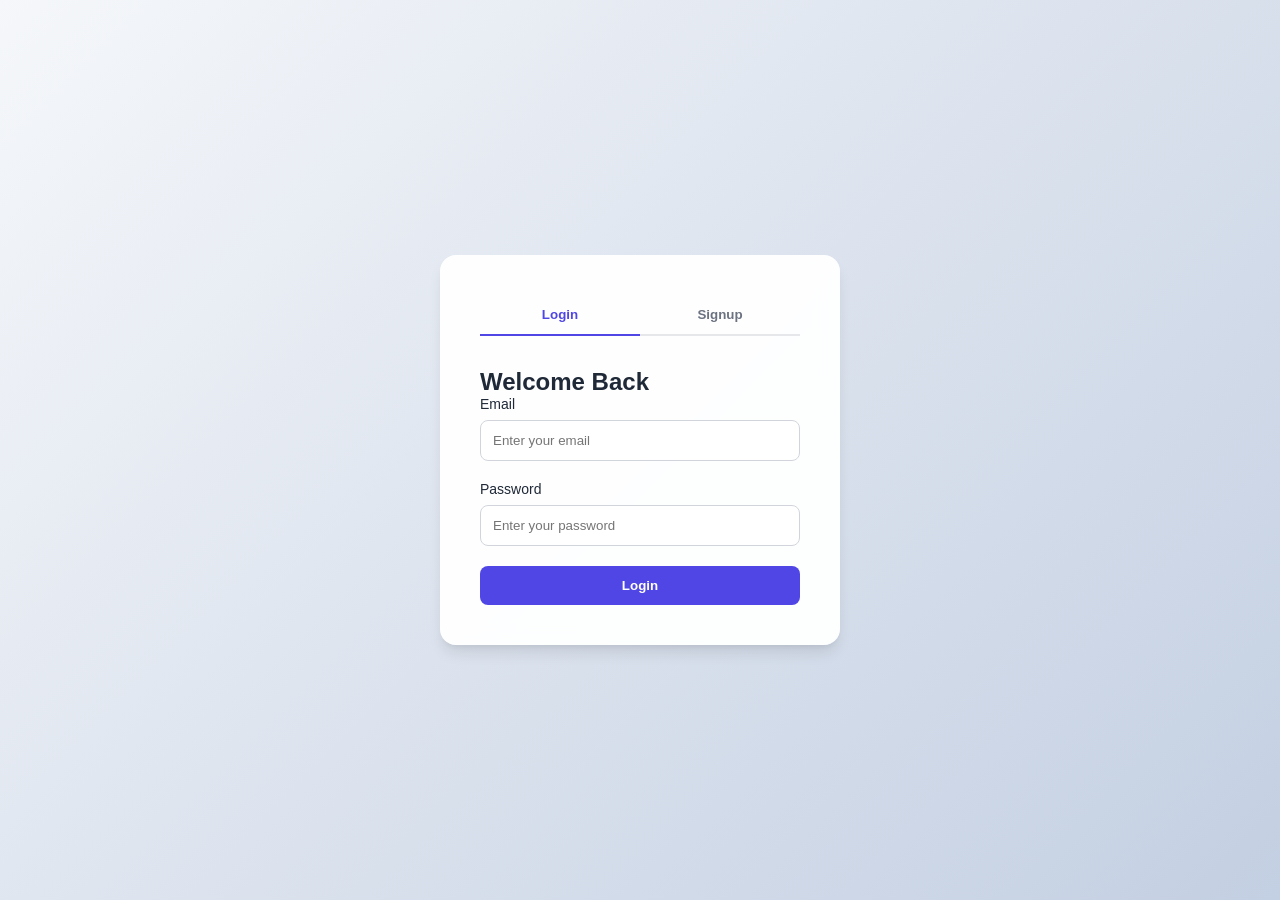
==== project/dashboard.html @ af58938f "sign up and suthementication competed" ====
<!DOCTYPE html>
<html lang="en" id="dashboardHtml">

<head id="dashboardHead">
    <meta charset="UTF-8">
    <meta name="viewport" content="width=device-width, initial-scale=1.0">
    <title id="dashboardTitle">Workspace Dashboard</title>
    <link rel="stylesheet" href="style.css" id="dashboardStyleLink">
</head>

<body id="dashboardBody">
    <nav id="navbar" class="navbar">
        <div id="navContainer" class="nav-container">
            <h1 id="brandName">WorkSpace</h1>
            <div id="navRight" class="nav-right">
                <span id="userDisplay">Logged in as: <span id="userEmailSpan"></span></span>
                <button id="logoutBtn" class="secondary-btn">Logout</button>
            </div>
        </div>
    </nav>

    <div id="layoutWrapper" class="layout-wrapper">
        <aside id="sidebar" class="sidebar">
            <ul id="sidebarMenu" class="sidebar-menu">
                <li id="menuCart" class="menu-item active" onclick="showSection('cart')">Cart</li>
                <li id="menuTeams" class="menu-item" onclick="showSection('teams')">Teams</li>
                <li id="menuCustomer" class="menu-item" onclick="showSection('customer')">Customer Details</li>
            </ul>
        </aside>

        <main id="mainContent" class="main-content">
            <!-- Cart Section -->
            <section id="sectionCart" class="content-section active">
                <div id="cartCard" class="card-wide">
                    <h2 id="cartTitle">Shopping Cart</h2>
                    <p id="cartDesc">Manage your items and checkout here.</p>
                </div>
            </section>

            <!-- Teams Section -->
            <section id="sectionTeams" class="content-section">
                <div id="teamsCard" class="card-wide">
                    <h2 id="teamsTitle">Team Management</h2>
                    <p id="teamsDesc">Collaborate with your team members.</p>
                </div>
            </section>

            <!-- Customer Details Section -->
            <section id="sectionCustomer" class="content-section">
                <div id="customerCard" class="card-wide">
                    <h2 id="customerTitle">Customer Details</h2>
                    <p id="customerDesc">View and manage customer information.</p>
                </div>
            </section>

            <!-- Error Log Section -->
            <section id="sectionErrorLog" class="content-section active-persistent">
                <div id="errorLogCard" class="card-wide">
                    <h2 id="errorLogTitle">System Error Log</h2>
                    <div id="tableContainer" class="table-container">
                        <table id="errorTable">
                            <thead id="tableHead">
                                <tr id="headRow">
                                    <th id="thId">Error ID</th>
                                    <th id="thMsg">Error Message</th>
                                    <th id="thTime">Time Arrived</th>
                                </tr>
                            </thead>
                            <tbody id="errorTableBody">
                                <!-- Errors will be injected here -->
                            </tbody>
                        </table>
                    </div>
                </div>
            </section>
        </main>
    </div>

    <!-- Simulation Error Popup -->
    <div id="simPopupContainer" class="popup-container hidden">
        <div id="simPopupContent" class="popup-content error">
            <span id="simPopupMessage"></span>
        </div>
    </div>

    <script src="script.js" id="dashboardScript"></script>
</body>

</html>
---- project/style.css ----
:root {
    --primary-color: #4f46e5;
    --primary-hover: #4338ca;
    --text-color: #1f2937;
    --bg-gradient: linear-gradient(135deg, #f5f7fa 0%, #c3cfe2 100%);
    --card-bg: rgba(255, 255, 255, 0.95);
    --error-color: #ef4444;
    --success-color: #10b981;
    --shadow: 0 10px 15px -3px rgba(0, 0, 0, 0.1), 0 4px 6px -2px rgba(0, 0, 0, 0.05);
}

* {
    box-sizing: border-box;
    margin: 0;
    padding: 0;
}

body {
    font-family: 'Inter', -apple-system, sans-serif;
    color: var(--text-color);
    background: var(--bg-gradient);
    min-height: 100vh;
    display: flex;
    flex-direction: column;
}

#mainWrapper {
    flex: 1;
    display: flex;
    align-items: center;
    justify-content: center;
    padding: 20px;
}

.card {
    background: var(--card-bg);
    backdrop-filter: blur(10px);
    border-radius: 1rem;
    padding: 2.5rem;
    width: 100%;
    max-width: 400px;
    box-shadow: var(--shadow);
}

.tabs {
    display: flex;
    margin-bottom: 2rem;
    border-bottom: 2px solid #e5e7eb;
}

.tab-btn {
    flex: 1;
    padding: 0.75rem;
    background: none;
    border: none;
    cursor: pointer;
    font-weight: 600;
    color: #6b7280;
    transition: all 0.2s;
}

.tab-btn.active {
    color: var(--primary-color);
    border-bottom: 2px solid var(--primary-color);
    margin-bottom: -2px;
}

.auth-form {
    display: none;
}

.auth-form.active {
    display: block;
    animation: fadeIn 0.4s ease-out;
}

.input-group {
    margin-bottom: 1.25rem;
}

.input-group label {
    display: block;
    font-size: 0.875rem;
    font-weight: 500;
    margin-bottom: 0.5rem;
}

.input-group input {
    width: 100%;
    padding: 0.75rem;
    border: 1px solid #d1d5db;
    border-radius: 0.5rem;
    outline: none;
    transition: border-color 0.2s;
}

.input-group input:focus {
    border-color: var(--primary-color);
    box-shadow: 0 0 0 3px rgba(79, 70, 229, 0.1);
}

.primary-btn {
    width: 100%;
    padding: 0.75rem;
    background: var(--primary-color);
    color: white;
    border: none;
    border-radius: 0.5rem;
    font-weight: 600;
    cursor: pointer;
    transition: background 0.2s;
}

.primary-btn:hover {
    background: var(--primary-hover);
}

/* Navbar */
.navbar {
    background: white;
    box-shadow: 0 1px 2px 0 rgba(0, 0, 0, 0.05);
    padding: 1rem 2rem;
}

.nav-container {
    max-width: 1200px;
    margin: 0 auto;
    display: flex;
    justify-content: space-between;
    align-items: center;
}

.nav-right {
    display: flex;
    align-items: center;
    gap: 1.5rem;
}

.secondary-btn {
    padding: 0.5rem 1rem;
    border: 1px solid #d1d5db;
    background: white;
    border-radius: 0.375rem;
    cursor: pointer;
    transition: background 0.2s;
}

.secondary-btn:hover {
    background: #f9fafb;
}

/* Dashboard Content */
.dashboard-content {
    max-width: 1200px;
    margin: 2rem auto;
    padding: 0 2rem;
    width: 100%;
}

.stats-grid {
    display: grid;
    grid-template-columns: repeat(auto-fit, minmax(250px, 1fr));
    gap: 1.5rem;
    margin-top: 2rem;
}

.stat-card {
    background: white;
    padding: 1.5rem;
    border-radius: 0.75rem;
    box-shadow: var(--shadow);
}

/* Popup */
.popup-container {
    position: fixed;
    top: 0;
    left: 0;
    width: 100%;
    height: 100%;
    display: flex;
    align-items: center;
    justify-content: center;
    pointer-events: none;
    z-index: 1000;
    transition: opacity 0.3s;
}

.popup-container.hidden {
    opacity: 0;
}

.popup-content {
    background: white;
    padding: 1.5rem 2.5rem;
    border-radius: 1rem;
    box-shadow: 0 20px 25px -5px rgba(0, 0, 0, 0.1), 0 10px 10px -5px rgba(0, 0, 0, 0.04);
    pointer-events: auto;
    text-align: center;
    border-left: 5px solid var(--error-color);
}

/* Animations */
@keyframes fadeIn {
    from { opacity: 0; transform: translateY(10px); }
    to { opacity: 1; transform: translateY(0); }
}

.fade-in {
    animation: fadeIn 0.5s ease-out;
}
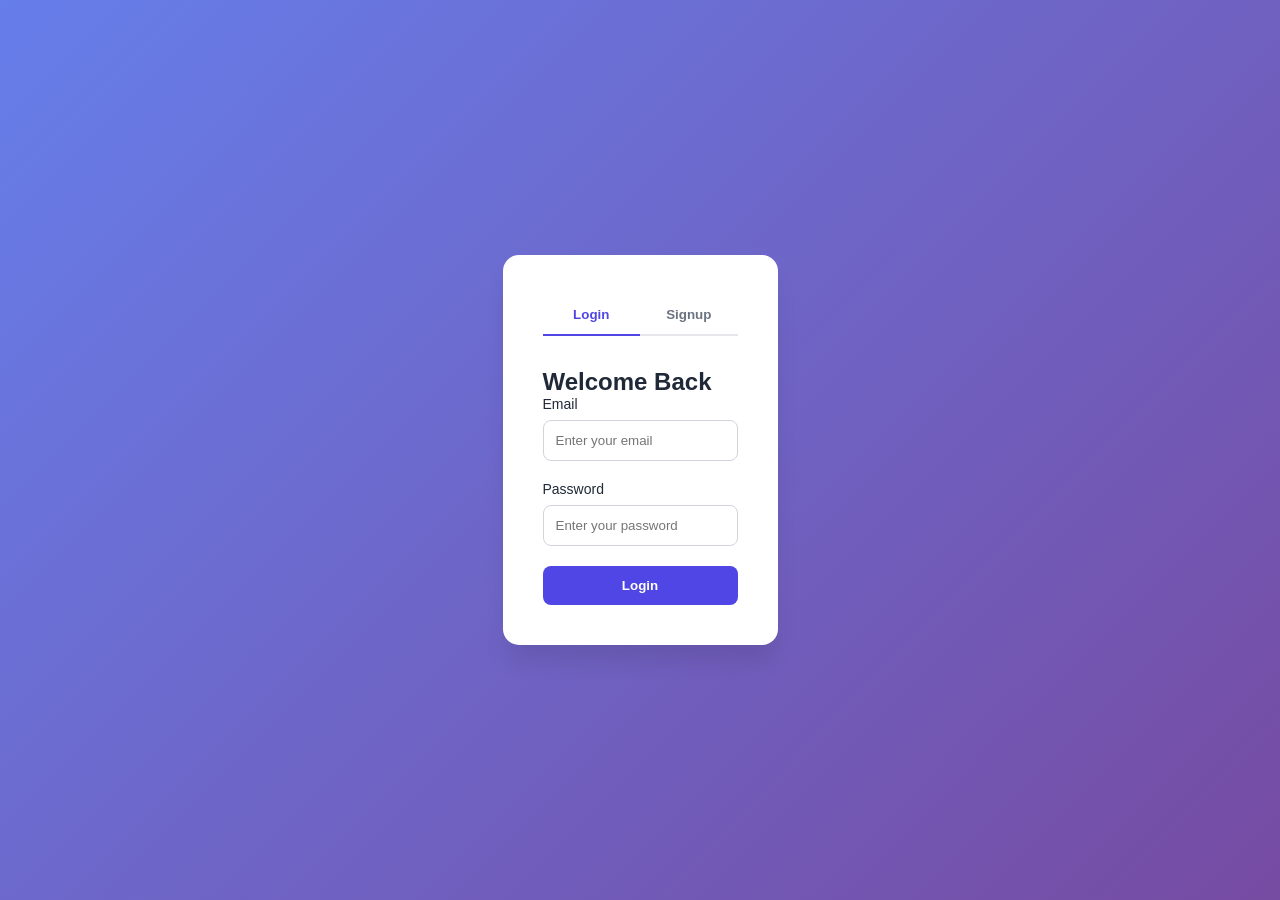
==== commit 33c1e84a: "dasboard completed" ====
--- a/project/dashboard.html
+++ b/project/dashboard.html
@@ -22,15 +22,43 @@
     <div id="layoutWrapper" class="layout-wrapper">
         <aside id="sidebar" class="sidebar">
             <ul id="sidebarMenu" class="sidebar-menu">
-                <li id="menuCart" class="menu-item active" onclick="showSection('cart')">Cart</li>
+                <li id="menuDashboard" class="menu-item active" onclick="showSection('dashboard')">Dashboard</li>
+                <li id="menuCart" class="menu-item" onclick="showSection('cart')">Cart</li>
                 <li id="menuTeams" class="menu-item" onclick="showSection('teams')">Teams</li>
                 <li id="menuCustomer" class="menu-item" onclick="showSection('customer')">Customer Details</li>
             </ul>
         </aside>
 
         <main id="mainContent" class="main-content">
+            <!-- Dashboard Section (With Error Log) -->
+            <section id="sectionDashboard" class="content-section active">
+                <div id="dashboardWelcomeCard" class="card-wide">
+                    <h2 id="dashboardWelcomeTitle">System Overview</h2>
+                    <p id="dashboardWelcomeDesc">Welcome to your primary workspace dashboard.</p>
+                </div>
+
+                <div id="errorLogCard" class="card-wide">
+                    <h2 id="errorLogTitle">System Error Log</h2>
+                    <div id="tableContainer" class="table-container">
+                        <table id="errorTable">
+                            <thead id="tableHead">
+                                <tr id="headRow">
+                                    <th id="thId">Error ID</th>
+                                    <th id="thMsg">Error Message</th>
+                                    <th id="thTime">Time Arrived</th>
+                                    <th id="thStatus">Status</th>
+                                </tr>
+                            </thead>
+                            <tbody id="errorTableBody">
+                                <!-- Errors will be injected here -->
+                            </tbody>
+                        </table>
+                    </div>
+                </div>
+            </section>
+
             <!-- Cart Section -->
-            <section id="sectionCart" class="content-section active">
+            <section id="sectionCart" class="content-section">
                 <div id="cartCard" class="card-wide">
                     <h2 id="cartTitle">Shopping Cart</h2>
                     <p id="cartDesc">Manage your items and checkout here.</p>
@@ -52,27 +80,6 @@
                     <p id="customerDesc">View and manage customer information.</p>
                 </div>
             </section>
-
-            <!-- Error Log Section -->
-            <section id="sectionErrorLog" class="content-section active-persistent">
-                <div id="errorLogCard" class="card-wide">
-                    <h2 id="errorLogTitle">System Error Log</h2>
-                    <div id="tableContainer" class="table-container">
-                        <table id="errorTable">
-                            <thead id="tableHead">
-                                <tr id="headRow">
-                                    <th id="thId">Error ID</th>
-                                    <th id="thMsg">Error Message</th>
-                                    <th id="thTime">Time Arrived</th>
-                                </tr>
-                            </thead>
-                            <tbody id="errorTableBody">
-                                <!-- Errors will be injected here -->
-                            </tbody>
-                        </table>
-                    </div>
-                </div>
-            </section>
         </main>
     </div>
 
--- a/project/style.css
+++ b/project/style.css
@@ -2,11 +2,12 @@
     --primary-color: #4f46e5;
     --primary-hover: #4338ca;
     --text-color: #1f2937;
-    --bg-gradient: linear-gradient(135deg, #f5f7fa 0%, #c3cfe2 100%);
-    --card-bg: rgba(255, 255, 255, 0.95);
+    --bg-color: #f3f4f6;
+    --sidebar-bg: #ffffff;
+    --card-bg: #ffffff;
     --error-color: #ef4444;
-    --success-color: #10b981;
-    --shadow: 0 10px 15px -3px rgba(0, 0, 0, 0.1), 0 4px 6px -2px rgba(0, 0, 0, 0.05);
+    --border-color: #e5e7eb;
+    --shadow: 0 4px 6px -1px rgba(0, 0, 0, 0.1), 0 2px 4px -1px rgba(0, 0, 0, 0.06);
 }
 
 * {
@@ -18,34 +19,31 @@
 body {
     font-family: 'Inter', -apple-system, sans-serif;
     color: var(--text-color);
-    background: var(--bg-gradient);
+    background-color: var(--bg-color);
     min-height: 100vh;
-    display: flex;
-    flex-direction: column;
-}
-
-#mainWrapper {
-    flex: 1;
+}
+
+/* Auth Page Styles */
+#loginBody {
     display: flex;
     align-items: center;
     justify-content: center;
-    padding: 20px;
+    background: linear-gradient(135deg, #667eea 0%, #764ba2 100%);
 }
 
 .card {
     background: var(--card-bg);
-    backdrop-filter: blur(10px);
     border-radius: 1rem;
     padding: 2.5rem;
     width: 100%;
     max-width: 400px;
-    box-shadow: var(--shadow);
+    box-shadow: 0 20px 25px -5px rgba(0, 0, 0, 0.1);
 }
 
 .tabs {
     display: flex;
     margin-bottom: 2rem;
-    border-bottom: 2px solid #e5e7eb;
+    border-bottom: 2px solid var(--border-color);
 }
 
 .tab-btn {
@@ -91,7 +89,6 @@
     border: 1px solid #d1d5db;
     border-radius: 0.5rem;
     outline: none;
-    transition: border-color 0.2s;
 }
 
 .input-group input:focus {
@@ -108,104 +105,205 @@
     border-radius: 0.5rem;
     font-weight: 600;
     cursor: pointer;
-    transition: background 0.2s;
-}
-
-.primary-btn:hover {
-    background: var(--primary-hover);
-}
-
-/* Navbar */
+}
+
+/* Dashboard Layout */
+#dashboardBody {
+    display: flex;
+    flex-direction: column;
+}
+
 .navbar {
     background: white;
-    box-shadow: 0 1px 2px 0 rgba(0, 0, 0, 0.05);
+    box-shadow: var(--shadow);
     padding: 1rem 2rem;
+    z-index: 100;
+    position: sticky;
+    top: 0;
 }
 
 .nav-container {
-    max-width: 1200px;
-    margin: 0 auto;
     display: flex;
     justify-content: space-between;
     align-items: center;
-}
-
-.nav-right {
-    display: flex;
-    align-items: center;
-    gap: 1.5rem;
+    max-width: 1400px;
+    margin: 0 auto;
+    width: 100%;
+}
+
+.layout-wrapper {
+    display: flex;
+    flex: 1;
+}
+
+.sidebar {
+    width: 260px;
+    background: var(--sidebar-bg);
+    border-right: 1px solid var(--border-color);
+    padding: 2rem 0;
+    height: calc(100vh - 64px);
+    position: fixed;
+}
+
+.sidebar-menu {
+    list-style: none;
+}
+
+.menu-item {
+    padding: 1rem 2rem;
+    cursor: pointer;
+    transition: background 0.2s;
+    font-weight: 500;
+}
+
+.menu-item:hover {
+    background: #f9fafb;
+}
+
+.menu-item.active {
+    background: #eef2ff;
+    color: var(--primary-color);
+    border-right: 4px solid var(--primary-color);
+}
+
+.main-content {
+    flex: 1;
+    margin-left: 260px;
+    padding: 2rem;
+}
+
+.content-section {
+    display: none;
+    animation: fadeIn 0.3s ease-out;
+}
+
+.content-section.active {
+    display: block;
+    margin-bottom: 2rem;
+}
+
+.active-persistent {
+    display: block;
+}
+
+.card-wide {
+    background: white;
+    padding: 2rem;
+    border-radius: 0.75rem;
+    box-shadow: var(--shadow);
+    margin-bottom: 1.5rem;
+}
+
+/* Table */
+.table-container {
+    overflow-x: auto;
+    margin-top: 1.5rem;
+}
+
+table {
+    width: 100%;
+    border-collapse: collapse;
+}
+
+th {
+    text-align: left;
+    padding: 1rem;
+    background: #f9fafb;
+    border-bottom: 2px solid var(--border-color);
+    font-size: 0.875rem;
+}
+
+td {
+    padding: 1rem;
+    border-bottom: 1px solid var(--border-color);
+    font-size: 0.875rem;
+}
+
+/* Popups */
+.popup-container {
+    position: fixed;
+    top: 20px;
+    left: 50%;
+    transform: translateX(-50%);
+    z-index: 2000;
+    transition: opacity 0.3s, transform 0.3s;
+}
+
+.popup-container.hidden {
+    opacity: 0;
+    transform: translate(-50%, -20px);
+    pointer-events: none;
+}
+
+.popup-content {
+    background: white;
+    padding: 1.25rem 2.5rem;
+    border-radius: 0.5rem;
+    box-shadow: 0 10px 25px rgba(0, 0, 0, 0.1);
+    border-left: 5px solid var(--error-color);
+    font-weight: 600;
+}
+
+@keyframes fadeIn {
+    from {
+        opacity: 0;
+        transform: translateY(5px);
+    }
+
+    to {
+        opacity: 1;
+        transform: translateY(0);
+    }
 }
 
 .secondary-btn {
     padding: 0.5rem 1rem;
-    border: 1px solid #d1d5db;
+    border: 1px solid var(--border-color);
     background: white;
     border-radius: 0.375rem;
     cursor: pointer;
+}
+
+.resolve-btn {
+    padding: 0.4rem 0.8rem;
+    background-color: #ef4444;
+    /* Red for Resolve */
+    color: white;
+    border: none;
+    border-radius: 0.375rem;
+    cursor: pointer;
+    font-size: 0.75rem;
+    font-weight: 600;
     transition: background 0.2s;
-}
-
-.secondary-btn:hover {
-    background: #f9fafb;
-}
-
-/* Dashboard Content */
-.dashboard-content {
-    max-width: 1200px;
-    margin: 2rem auto;
-    padding: 0 2rem;
-    width: 100%;
-}
-
-.stats-grid {
-    display: grid;
-    grid-template-columns: repeat(auto-fit, minmax(250px, 1fr));
-    gap: 1.5rem;
-    margin-top: 2rem;
-}
-
-.stat-card {
-    background: white;
-    padding: 1.5rem;
-    border-radius: 0.75rem;
-    box-shadow: var(--shadow);
-}
-
-/* Popup */
-.popup-container {
-    position: fixed;
-    top: 0;
-    left: 0;
-    width: 100%;
-    height: 100%;
-    display: flex;
-    align-items: center;
-    justify-content: center;
-    pointer-events: none;
-    z-index: 1000;
-    transition: opacity 0.3s;
-}
-
-.popup-container.hidden {
-    opacity: 0;
-}
-
-.popup-content {
-    background: white;
-    padding: 1.5rem 2.5rem;
-    border-radius: 1rem;
-    box-shadow: 0 20px 25px -5px rgba(0, 0, 0, 0.1), 0 10px 10px -5px rgba(0, 0, 0, 0.04);
-    pointer-events: auto;
-    text-align: center;
-    border-left: 5px solid var(--error-color);
-}
-
-/* Animations */
-@keyframes fadeIn {
-    from { opacity: 0; transform: translateY(10px); }
-    to { opacity: 1; transform: translateY(0); }
-}
-
-.fade-in {
-    animation: fadeIn 0.5s ease-out;
-}
+    min-width: 80px;
+}
+
+.resolve-btn.resolved {
+    background-color: #10b981;
+    /* Green for Resolved */
+}
+
+.action-group {
+    display: flex;
+    gap: 0.3rem;
+}
+
+.action-btn {
+    padding: 0.3rem 0.6rem;
+    background-color: #f3f4f6;
+    border: 1px solid #d1d5db;
+    border-radius: 0.25rem;
+    font-size: 0.7rem;
+    cursor: pointer;
+    transition: all 0.2s;
+}
+
+.action-btn:hover {
+    background-color: #e5e7eb;
+}
+
+.action-btn.active {
+    background-color: var(--primary-color);
+    color: white;
+    border-color: var(--primary-color);
+}
